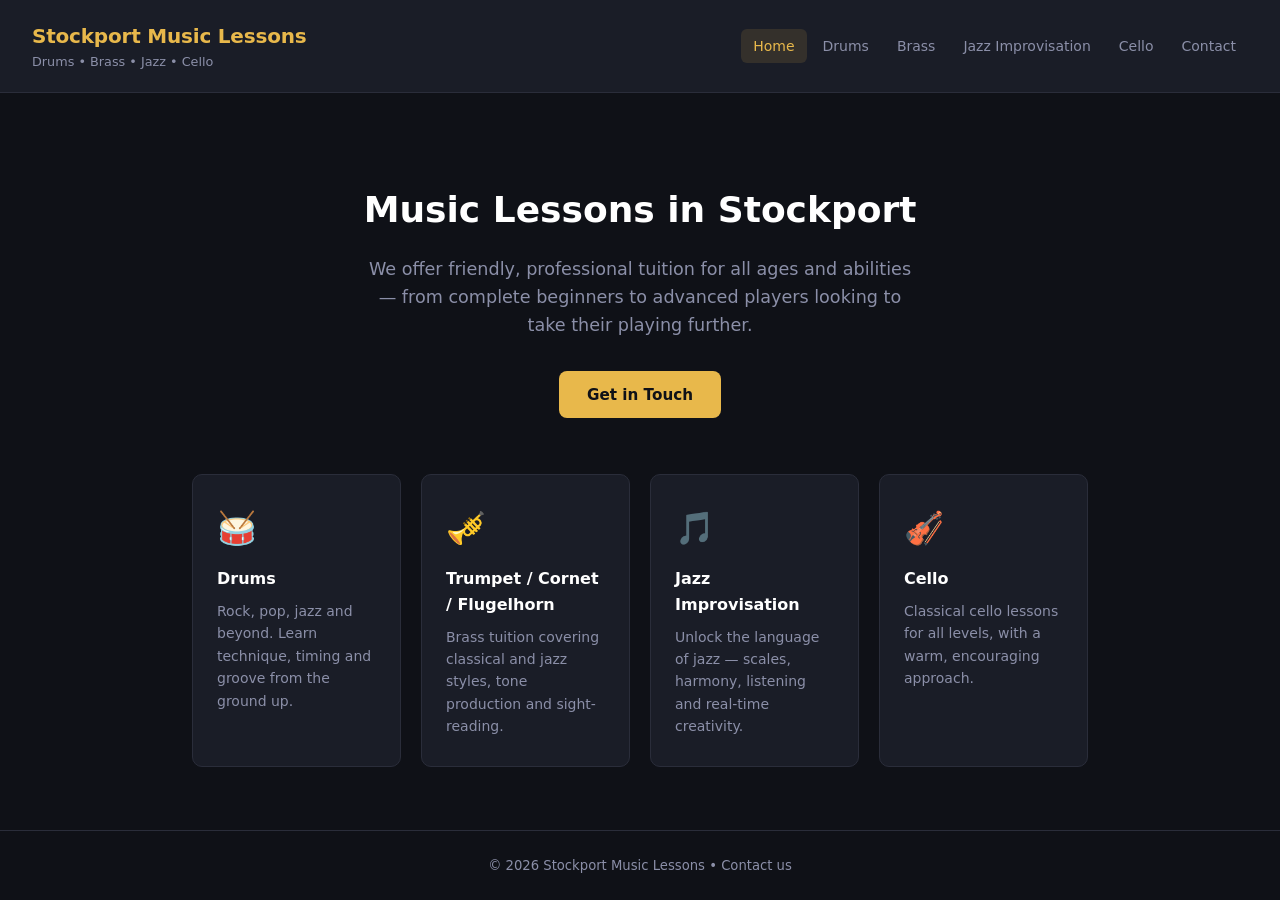
==== index.html @ 507a95b5 "build" ====
<!DOCTYPE html>
<html lang="en">
<head>
  <meta charset="UTF-8">
  <meta name="viewport" content="width=device-width, initial-scale=1.0">
  <title>Stockport Music Lessons</title>
  <link rel="stylesheet" href="style.css">
</head>
<body>
  <header>
    <div class="logo">
      <h1>Stockport Music Lessons</h1>
      <p>Drums &bull; Brass &bull; Jazz &bull; Cello</p>
    </div>
    <nav>
      <a href="index.html" class="active">Home</a>
      <a href="drums.html">Drums</a>
      <a href="brass.html">Brass</a>
      <a href="jazz.html">Jazz Improvisation</a>
      <a href="cello.html">Cello</a>
      <a href="contact.html">Contact</a>
    </nav>
  </header>

  <main>
    <section class="hero">
      <h2>Music Lessons in Stockport</h2>
      <p>We offer friendly, professional tuition for all ages and abilities — from complete beginners to advanced players looking to take their playing further.</p>
      <a href="contact.html" class="btn">Get in Touch</a>
    </section>

    <section class="lessons-grid">
      <a href="drums.html" class="card">
        <div class="card-icon">🥁</div>
        <h3>Drums</h3>
        <p>Rock, pop, jazz and beyond. Learn technique, timing and groove from the ground up.</p>
      </a>
      <a href="brass.html" class="card">
        <div class="card-icon">🎺</div>
        <h3>Trumpet / Cornet / Flugelhorn</h3>
        <p>Brass tuition covering classical and jazz styles, tone production and sight-reading.</p>
      </a>
      <a href="jazz.html" class="card">
        <div class="card-icon">🎵</div>
        <h3>Jazz Improvisation</h3>
        <p>Unlock the language of jazz — scales, harmony, listening and real-time creativity.</p>
      </a>
      <a href="cello.html" class="card">
        <div class="card-icon">🎻</div>
        <h3>Cello</h3>
        <p>Classical cello lessons for all levels, with a warm, encouraging approach.</p>
      </a>
    </section>
  </main>

  <footer>
    <p>&copy; 2026 Stockport Music Lessons &bull; <a href="contact.html">Contact us</a></p>
  </footer>
</body>
</html>
---- style.css ----
/* ── Reset & base ─────────────────────────────────────────── */
*, *::before, *::after { box-sizing: border-box; margin: 0; padding: 0; }

:root {
  --bg:       #0f1117;
  --surface:  #1a1d27;
  --border:   #2a2d3a;
  --accent:   #e8b84b;
  --accent2:  #5b8dee;
  --text:     #e2e4ef;
  --muted:    #8b8fa8;
  --radius:   10px;
}

body {
  font-family: system-ui, -apple-system, sans-serif;
  background: var(--bg);
  color: var(--text);
  min-height: 100vh;
  display: flex;
  flex-direction: column;
  line-height: 1.6;
}

a { color: var(--accent); text-decoration: none; }
a:hover { text-decoration: underline; }

/* ── Header & nav ─────────────────────────────────────────── */
header {
  background: var(--surface);
  border-bottom: 1px solid var(--border);
  padding: 1.25rem 2rem;
  display: flex;
  align-items: center;
  justify-content: space-between;
  flex-wrap: wrap;
  gap: 1rem;
}

.logo h1 {
  font-size: 1.25rem;
  font-weight: 700;
  color: var(--accent);
  letter-spacing: -0.01em;
}

.logo p {
  font-size: 0.8rem;
  color: var(--muted);
}

nav {
  display: flex;
  flex-wrap: wrap;
  gap: 0.25rem;
}

nav a {
  color: var(--muted);
  font-size: 0.875rem;
  padding: 0.35rem 0.75rem;
  border-radius: 6px;
  transition: background 0.15s, color 0.15s;
}

nav a:hover {
  color: var(--text);
  background: var(--border);
  text-decoration: none;
}

nav a.active {
  color: var(--accent);
  background: rgba(232, 184, 75, 0.12);
}

/* ── Main ─────────────────────────────────────────────────── */
main {
  flex: 1;
  max-width: 960px;
  width: 100%;
  margin: 0 auto;
  padding: 2.5rem 2rem;
}

/* ── Home hero ────────────────────────────────────────────── */
.hero {
  text-align: center;
  padding: 3rem 1rem 2.5rem;
}

.hero h2 {
  font-size: 2.25rem;
  font-weight: 700;
  margin-bottom: 1rem;
  color: #fff;
}

.hero p {
  font-size: 1.1rem;
  color: var(--muted);
  max-width: 560px;
  margin: 0 auto 2rem;
}

/* ── Cards grid ───────────────────────────────────────────── */
.lessons-grid {
  display: grid;
  grid-template-columns: repeat(auto-fit, minmax(200px, 1fr));
  gap: 1.25rem;
  margin-top: 1rem;
}

.card {
  background: var(--surface);
  border: 1px solid var(--border);
  border-radius: var(--radius);
  padding: 1.75rem 1.5rem;
  display: flex;
  flex-direction: column;
  gap: 0.5rem;
  transition: border-color 0.2s, transform 0.2s;
  color: var(--text);
}

.card:hover {
  border-color: var(--accent);
  transform: translateY(-2px);
  text-decoration: none;
}

.card-icon {
  font-size: 2rem;
  margin-bottom: 0.25rem;
}

.card h3 {
  font-size: 1rem;
  font-weight: 600;
  color: #fff;
}

.card p {
  font-size: 0.875rem;
  color: var(--muted);
}

/* ── Inner page hero ──────────────────────────────────────── */
.page-hero {
  text-align: center;
  padding: 2.5rem 1rem 2rem;
  border-bottom: 1px solid var(--border);
  margin-bottom: 2.5rem;
}

.page-icon {
  font-size: 3rem;
  margin-bottom: 0.75rem;
}

.page-hero h2 {
  font-size: 2rem;
  font-weight: 700;
  color: #fff;
  margin-bottom: 0.75rem;
}

.page-hero p {
  color: var(--muted);
  font-size: 1.05rem;
}

/* ── Content blocks ───────────────────────────────────────── */
.content {
  max-width: 680px;
  margin: 0 auto;
  display: flex;
  flex-direction: column;
  gap: 2rem;
}

.content-block h3 {
  font-size: 1.1rem;
  font-weight: 600;
  color: var(--accent);
  margin-bottom: 0.75rem;
}

.content-block p {
  color: var(--muted);
  line-height: 1.75;
}

.content-block ul {
  list-style: none;
  display: flex;
  flex-direction: column;
  gap: 0.5rem;
}

.content-block ul li {
  color: var(--muted);
  padding-left: 1.25rem;
  position: relative;
}

.content-block ul li::before {
  content: '–';
  position: absolute;
  left: 0;
  color: var(--accent);
}

/* ── Button ───────────────────────────────────────────────── */
.btn {
  display: inline-block;
  background: var(--accent);
  color: #0f1117;
  font-weight: 600;
  font-size: 0.95rem;
  padding: 0.7rem 1.75rem;
  border-radius: 8px;
  border: none;
  cursor: pointer;
  transition: opacity 0.15s;
  align-self: flex-start;
}

.btn:hover {
  opacity: 0.88;
  text-decoration: none;
}

/* ── Contact form ─────────────────────────────────────────── */
.contact-form {
  display: flex;
  flex-direction: column;
  gap: 1.25rem;
}

.form-group {
  display: flex;
  flex-direction: column;
  gap: 0.4rem;
}

.form-group label {
  font-size: 0.875rem;
  font-weight: 500;
  color: var(--text);
}

.form-group input,
.form-group select,
.form-group textarea {
  background: var(--surface);
  border: 1px solid var(--border);
  border-radius: 6px;
  padding: 0.65rem 0.85rem;
  color: var(--text);
  font-size: 0.95rem;
  font-family: inherit;
  transition: border-color 0.15s;
}

.form-group input:focus,
.form-group select:focus,
.form-group textarea:focus {
  outline: none;
  border-color: var(--accent);
}

.form-group select option { background: var(--surface); }

.contact-info {
  background: var(--surface);
  border: 1px solid var(--border);
  border-radius: var(--radius);
  padding: 1.5rem;
}

.contact-info strong { color: var(--text); }

/* ── Footer ───────────────────────────────────────────────── */
footer {
  text-align: center;
  padding: 1.5rem 2rem;
  border-top: 1px solid var(--border);
  font-size: 0.825rem;
  color: var(--muted);
}

footer a { color: var(--muted); }
footer a:hover { color: var(--accent); }

/* ── Responsive ───────────────────────────────────────────── */
@media (max-width: 600px) {
  header { flex-direction: column; align-items: flex-start; }
  .hero h2 { font-size: 1.75rem; }
  main { padding: 1.5rem 1.25rem; }
}
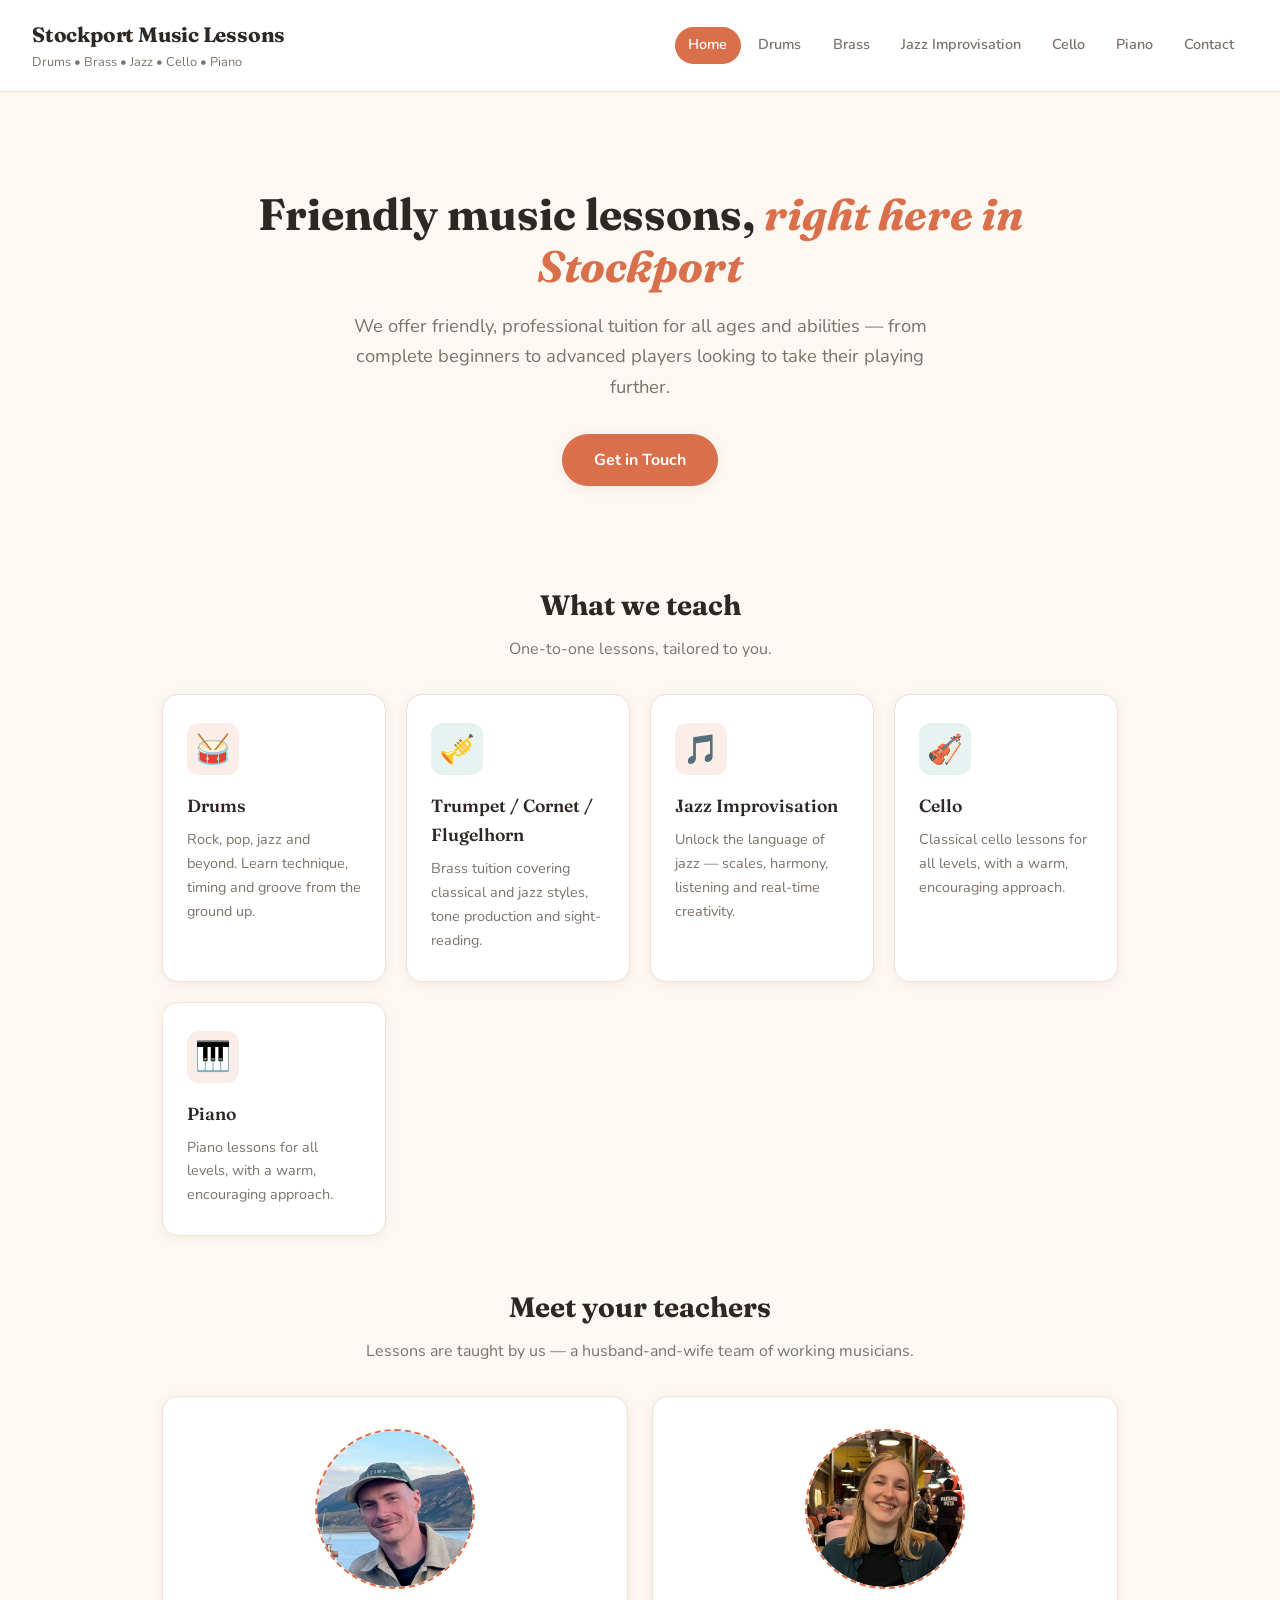
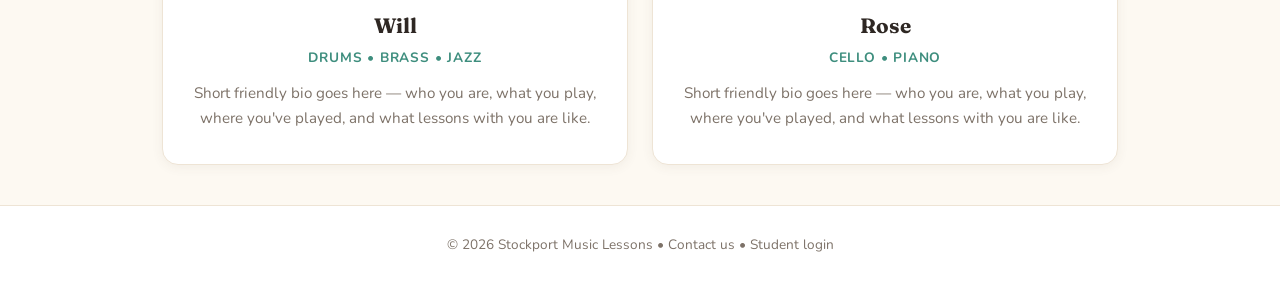
==== commit 900fe925: "massive changes" ====
--- a/index.html
+++ b/index.html
@@ -4,13 +4,16 @@
   <meta charset="UTF-8">
   <meta name="viewport" content="width=device-width, initial-scale=1.0">
   <title>Stockport Music Lessons</title>
+  <link rel="preconnect" href="https://fonts.googleapis.com">
+  <link rel="preconnect" href="https://fonts.gstatic.com" crossorigin>
+  <link href="https://fonts.googleapis.com/css2?family=Fraunces:ital,wght@0,600;0,700;1,600&family=Nunito:wght@400;600;700;800&display=swap" rel="stylesheet">
   <link rel="stylesheet" href="style.css">
 </head>
 <body>
   <header>
     <div class="logo">
-      <h1>Stockport Music Lessons</h1>
-      <p>Drums &bull; Brass &bull; Jazz &bull; Cello</p>
+      <h1><a href="index.html">Stockport Music Lessons</a></h1>
+      <p>Drums &bull; Brass &bull; Jazz &bull; Cello &bull; Piano</p>
     </div>
     <nav>
       <a href="index.html" class="active">Home</a>
@@ -18,16 +21,21 @@
       <a href="brass.html">Brass</a>
       <a href="jazz.html">Jazz Improvisation</a>
       <a href="cello.html">Cello</a>
+      <a href="piano.html">Piano</a>
       <a href="contact.html">Contact</a>
     </nav>
   </header>
 
   <main>
+    <!-- HERO: one warm headline + 1-2 sentences. See CONTENT-GUIDE.md -->
     <section class="hero">
-      <h2>Music Lessons in Stockport</h2>
+      <h2>Friendly music lessons, <em>right here in Stockport</em></h2>
       <p>We offer friendly, professional tuition for all ages and abilities — from complete beginners to advanced players looking to take their playing further.</p>
       <a href="contact.html" class="btn">Get in Touch</a>
     </section>
+
+    <h2 class="section-title">What we teach</h2>
+    <p class="section-intro">One-to-one lessons, tailored to you.</p>
 
     <section class="lessons-grid">
       <a href="drums.html" class="card">
@@ -50,11 +58,44 @@
         <h3>Cello</h3>
         <p>Classical cello lessons for all levels, with a warm, encouraging approach.</p>
       </a>
+      <a href="piano.html" class="card">
+        <div class="card-icon">🎹</div>
+        <h3>Piano</h3>
+        <p>Piano lessons for all levels, with a warm, encouraging approach.</p>
+      </a>
+    </section>
+
+    <!-- TEACHERS: replace each .photo-placeholder div's contents with
+         <img src="photos/your-photo.jpg" alt="Your Name"> when you have photos -->
+    <h2 class="section-title">Meet your teachers</h2>
+    <p class="section-intro">Lessons are taught by us — a husband-and-wife team of working musicians.</p>
+
+    <section class="teachers-grid">
+      <div class="teacher-card">
+        <div class="photo-placeholder">
+          <img src="photos/will.jpeg" alt="Will" onerror="this.remove()">
+          <span class="cam">📷</span>
+          <span>Photo of Will</span>
+        </div>
+        <h3>Will</h3>
+        <p class="role">Drums &bull; Brass &bull; Jazz</p>
+        <p class="bio">Short friendly bio goes here — who you are, what you play, where you've played, and what lessons with you are like.</p>
+      </div>
+      <div class="teacher-card">
+        <div class="photo-placeholder">
+          <img src="photos/rose.jpeg" alt="Rose" onerror="this.remove()">
+          <span class="cam">📷</span>
+          <span>Photo of Rose</span>
+        </div>
+        <h3>Rose</h3>
+        <p class="role">Cello &bull; Piano</p>
+        <p class="bio">Short friendly bio goes here — who you are, what you play, where you've played, and what lessons with you are like.</p>
+      </div>
     </section>
   </main>
 
   <footer>
-    <p>&copy; 2026 Stockport Music Lessons &bull; <a href="contact.html">Contact us</a></p>
+    <p>&copy; 2026 Stockport Music Lessons &bull; <a href="contact.html">Contact us</a> &bull; <a href="students/index.html">Student login</a></p>
   </footer>
 </body>
 </html>
--- a/style.css
+++ b/style.css
@@ -2,24 +2,34 @@
 *, *::before, *::after { box-sizing: border-box; margin: 0; padding: 0; }
 
 :root {
-  --bg:       #0f1117;
-  --surface:  #1a1d27;
-  --border:   #2a2d3a;
-  --accent:   #e8b84b;
-  --accent2:  #5b8dee;
-  --text:     #e2e4ef;
-  --muted:    #8b8fa8;
-  --radius:   10px;
+  --bg:        #fdf9f2;
+  --surface:   #ffffff;
+  --border:    #eee4d5;
+  --accent:    #d96f4b;   /* warm terracotta */
+  --accent-soft: #fbeee8;
+  --teal:      #3e8e7e;
+  --teal-soft: #e7f3f0;
+  --text:      #3b3430;
+  --muted:     #7d7268;
+  --heading:   #2e2723;
+  --radius:    16px;
+  --shadow:    0 2px 12px rgba(90, 70, 50, 0.07);
+  --shadow-lg: 0 6px 24px rgba(90, 70, 50, 0.12);
 }
 
 body {
-  font-family: system-ui, -apple-system, sans-serif;
+  font-family: 'Nunito', system-ui, -apple-system, sans-serif;
   background: var(--bg);
   color: var(--text);
   min-height: 100vh;
   display: flex;
   flex-direction: column;
-  line-height: 1.6;
+  line-height: 1.65;
+}
+
+h1, h2, h3 {
+  font-family: 'Fraunces', Georgia, serif;
+  color: var(--heading);
 }
 
 a { color: var(--accent); text-decoration: none; }
@@ -29,20 +39,26 @@
 header {
   background: var(--surface);
   border-bottom: 1px solid var(--border);
-  padding: 1.25rem 2rem;
+  padding: 1.1rem 2rem;
   display: flex;
   align-items: center;
   justify-content: space-between;
   flex-wrap: wrap;
   gap: 1rem;
+  position: sticky;
+  top: 0;
+  z-index: 10;
 }
 
 .logo h1 {
-  font-size: 1.25rem;
-  font-weight: 700;
-  color: var(--accent);
+  font-size: 1.3rem;
+  font-weight: 700;
+  color: var(--heading);
   letter-spacing: -0.01em;
 }
+
+.logo h1 a { color: inherit; }
+.logo h1 a:hover { text-decoration: none; color: var(--accent); }
 
 .logo p {
   font-size: 0.8rem;
@@ -57,27 +73,28 @@
 
 nav a {
   color: var(--muted);
-  font-size: 0.875rem;
-  padding: 0.35rem 0.75rem;
-  border-radius: 6px;
+  font-size: 0.9rem;
+  font-weight: 600;
+  padding: 0.4rem 0.85rem;
+  border-radius: 999px;
   transition: background 0.15s, color 0.15s;
 }
 
 nav a:hover {
-  color: var(--text);
-  background: var(--border);
+  color: var(--heading);
+  background: var(--accent-soft);
   text-decoration: none;
 }
 
 nav a.active {
-  color: var(--accent);
-  background: rgba(232, 184, 75, 0.12);
+  color: #fff;
+  background: var(--accent);
 }
 
 /* ── Main ─────────────────────────────────────────────────── */
 main {
   flex: 1;
-  max-width: 960px;
+  max-width: 1020px;
   width: 100%;
   margin: 0 auto;
   padding: 2.5rem 2rem;
@@ -86,18 +103,38 @@
 /* ── Home hero ────────────────────────────────────────────── */
 .hero {
   text-align: center;
-  padding: 3rem 1rem 2.5rem;
+  padding: 3.5rem 1rem 3rem;
 }
 
 .hero h2 {
-  font-size: 2.25rem;
-  font-weight: 700;
-  margin-bottom: 1rem;
-  color: #fff;
+  font-size: 2.75rem;
+  font-weight: 700;
+  line-height: 1.2;
+  margin-bottom: 1.1rem;
+}
+
+.hero h2 em {
+  font-style: italic;
+  color: var(--accent);
 }
 
 .hero p {
-  font-size: 1.1rem;
+  font-size: 1.15rem;
+  color: var(--muted);
+  max-width: 580px;
+  margin: 0 auto 2rem;
+}
+
+/* ── Section headings ─────────────────────────────────────── */
+.section-title {
+  text-align: center;
+  font-size: 1.75rem;
+  font-weight: 700;
+  margin: 3rem 0 0.5rem;
+}
+
+.section-intro {
+  text-align: center;
   color: var(--muted);
   max-width: 560px;
   margin: 0 auto 2rem;
@@ -106,68 +143,168 @@
 /* ── Cards grid ───────────────────────────────────────────── */
 .lessons-grid {
   display: grid;
-  grid-template-columns: repeat(auto-fit, minmax(200px, 1fr));
+  grid-template-columns: repeat(auto-fit, minmax(210px, 1fr));
   gap: 1.25rem;
-  margin-top: 1rem;
+  margin-top: 1.5rem;
 }
 
 .card {
   background: var(--surface);
   border: 1px solid var(--border);
   border-radius: var(--radius);
+  box-shadow: var(--shadow);
   padding: 1.75rem 1.5rem;
   display: flex;
   flex-direction: column;
   gap: 0.5rem;
-  transition: border-color 0.2s, transform 0.2s;
+  transition: box-shadow 0.2s, transform 0.2s;
   color: var(--text);
 }
 
 .card:hover {
-  border-color: var(--accent);
-  transform: translateY(-2px);
+  box-shadow: var(--shadow-lg);
+  transform: translateY(-3px);
   text-decoration: none;
 }
 
 .card-icon {
-  font-size: 2rem;
-  margin-bottom: 0.25rem;
-}
+  font-size: 1.8rem;
+  width: 3.25rem;
+  height: 3.25rem;
+  display: grid;
+  place-items: center;
+  background: var(--accent-soft);
+  border-radius: 12px;
+  margin-bottom: 0.5rem;
+}
+
+.card:nth-child(even) .card-icon { background: var(--teal-soft); }
 
 .card h3 {
-  font-size: 1rem;
+  font-size: 1.1rem;
   font-weight: 600;
-  color: #fff;
 }
 
 .card p {
-  font-size: 0.875rem;
-  color: var(--muted);
-}
+  font-size: 0.9rem;
+  color: var(--muted);
+}
+
+/* ── Teachers section ─────────────────────────────────────── */
+.teachers-grid {
+  display: grid;
+  grid-template-columns: repeat(auto-fit, minmax(280px, 1fr));
+  gap: 1.5rem;
+  margin-top: 1.5rem;
+}
+
+.teacher-card {
+  background: var(--surface);
+  border: 1px solid var(--border);
+  border-radius: var(--radius);
+  box-shadow: var(--shadow);
+  padding: 2rem 1.75rem;
+  text-align: center;
+}
+
+.photo-placeholder {
+  position: relative;
+  width: 160px;
+  height: 160px;
+  margin: 0 auto 1.25rem;
+  border-radius: 50%;
+  background: var(--accent-soft);
+  border: 2px dashed var(--accent);
+  display: flex;
+  flex-direction: column;
+  align-items: center;
+  justify-content: center;
+  gap: 0.25rem;
+  color: var(--muted);
+  font-size: 0.75rem;
+  overflow: hidden;
+}
+
+.photo-placeholder .cam { font-size: 2rem; }
+
+.photo-placeholder img {
+  position: absolute;
+  inset: 0;
+  width: 100%;
+  height: 100%;
+  object-fit: cover;
+  border-radius: 50%;
+}
+
+.teacher-card h3 {
+  font-size: 1.3rem;
+  margin-bottom: 0.2rem;
+}
+
+.teacher-card .role {
+  color: var(--teal);
+  font-weight: 700;
+  font-size: 0.85rem;
+  text-transform: uppercase;
+  letter-spacing: 0.06em;
+  margin-bottom: 0.75rem;
+}
+
+.teacher-card .bio {
+  font-size: 0.95rem;
+  color: var(--muted);
+}
+
+/* Small teacher strip on instrument pages */
+.teacher-strip {
+  display: flex;
+  align-items: center;
+  gap: 1.25rem;
+  background: var(--teal-soft);
+  border-radius: var(--radius);
+  padding: 1.25rem 1.5rem;
+}
+
+.teacher-strip .photo-placeholder {
+  width: 84px;
+  height: 84px;
+  margin: 0;
+  flex-shrink: 0;
+  font-size: 0.6rem;
+}
+
+.teacher-strip .photo-placeholder .cam { font-size: 1.3rem; }
+
+.teacher-strip h3 { font-size: 1.05rem; margin-bottom: 0.2rem; }
+.teacher-strip p { font-size: 0.9rem; color: var(--muted); }
 
 /* ── Inner page hero ──────────────────────────────────────── */
 .page-hero {
   text-align: center;
-  padding: 2.5rem 1rem 2rem;
-  border-bottom: 1px solid var(--border);
+  padding: 2.75rem 1rem 2.25rem;
   margin-bottom: 2.5rem;
 }
 
 .page-icon {
-  font-size: 3rem;
+  font-size: 1.9rem;
+  width: 4rem;
+  height: 4rem;
+  display: grid;
+  place-items: center;
+  background: var(--accent-soft);
+  border-radius: 18px;
+  margin: 0 auto 1rem;
+}
+
+.page-hero h2 {
+  font-size: 2.25rem;
+  font-weight: 700;
   margin-bottom: 0.75rem;
 }
 
-.page-hero h2 {
-  font-size: 2rem;
-  font-weight: 700;
-  color: #fff;
-  margin-bottom: 0.75rem;
-}
-
 .page-hero p {
   color: var(--muted);
-  font-size: 1.05rem;
+  font-size: 1.1rem;
 }
 
 /* ── Content blocks ───────────────────────────────────────── */
@@ -180,9 +317,8 @@
 }
 
 .content-block h3 {
-  font-size: 1.1rem;
+  font-size: 1.25rem;
   font-weight: 600;
-  color: var(--accent);
   margin-bottom: 0.75rem;
 }
 
@@ -200,12 +336,12 @@
 
 .content-block ul li {
   color: var(--muted);
-  padding-left: 1.25rem;
+  padding-left: 1.6rem;
   position: relative;
 }
 
 .content-block ul li::before {
-  content: '–';
+  content: '♪';
   position: absolute;
   left: 0;
   color: var(--accent);
@@ -215,19 +351,22 @@
 .btn {
   display: inline-block;
   background: var(--accent);
-  color: #0f1117;
-  font-weight: 600;
-  font-size: 0.95rem;
-  padding: 0.7rem 1.75rem;
-  border-radius: 8px;
+  color: #fff;
+  font-family: inherit;
+  font-weight: 700;
+  font-size: 1rem;
+  padding: 0.8rem 2rem;
+  border-radius: 999px;
   border: none;
   cursor: pointer;
-  transition: opacity 0.15s;
+  box-shadow: var(--shadow);
+  transition: transform 0.15s, box-shadow 0.15s;
   align-self: flex-start;
 }
 
 .btn:hover {
-  opacity: 0.88;
+  transform: translateY(-2px);
+  box-shadow: var(--shadow-lg);
   text-decoration: none;
 }
 
@@ -236,6 +375,11 @@
   display: flex;
   flex-direction: column;
   gap: 1.25rem;
+  background: var(--surface);
+  border: 1px solid var(--border);
+  border-radius: var(--radius);
+  box-shadow: var(--shadow);
+  padding: 2rem;
 }
 
 .form-group {
@@ -245,18 +389,18 @@
 }
 
 .form-group label {
-  font-size: 0.875rem;
-  font-weight: 500;
-  color: var(--text);
+  font-size: 0.9rem;
+  font-weight: 700;
+  color: var(--heading);
 }
 
 .form-group input,
 .form-group select,
 .form-group textarea {
-  background: var(--surface);
+  background: var(--bg);
   border: 1px solid var(--border);
-  border-radius: 6px;
-  padding: 0.65rem 0.85rem;
+  border-radius: 10px;
+  padding: 0.7rem 0.9rem;
   color: var(--text);
   font-size: 0.95rem;
   font-family: inherit;
@@ -270,23 +414,130 @@
   border-color: var(--accent);
 }
 
-.form-group select option { background: var(--surface); }
-
 .contact-info {
+  background: var(--teal-soft);
+  border-radius: var(--radius);
+  padding: 1.5rem;
+}
+
+.contact-info strong { color: var(--heading); }
+
+/* ── Student portal ───────────────────────────────────────── */
+.video-grid {
+  display: grid;
+  grid-template-columns: repeat(auto-fit, minmax(280px, 1fr));
+  gap: 1.5rem;
+}
+
+.video-card {
   background: var(--surface);
   border: 1px solid var(--border);
   border-radius: var(--radius);
-  padding: 1.5rem;
-}
-
-.contact-info strong { color: var(--text); }
+  box-shadow: var(--shadow);
+  overflow: hidden;
+}
+
+.video-embed {
+  position: relative;
+  width: 100%;
+  padding-top: 56.25%; /* 16:9 */
+  background: var(--accent-soft);
+  border-bottom: 2px dashed var(--accent);
+}
+
+.video-embed iframe {
+  position: absolute;
+  inset: 0;
+  width: 100%;
+  height: 100%;
+  border: 0;
+}
+
+.video-embed .embed-placeholder {
+  position: absolute;
+  inset: 0;
+  display: flex;
+  flex-direction: column;
+  align-items: center;
+  justify-content: center;
+  gap: 0.35rem;
+  color: var(--muted);
+  font-size: 0.85rem;
+  text-align: center;
+  padding: 1rem;
+}
+
+.video-embed .embed-placeholder .play {
+  font-size: 2.25rem;
+}
+
+.video-card-body {
+  padding: 1.25rem 1.5rem;
+}
+
+.video-card-body h3 {
+  font-size: 1.05rem;
+  margin-bottom: 0.35rem;
+}
+
+.video-card-body p {
+  color: var(--muted);
+  font-size: 0.9rem;
+}
+
+.resource-list {
+  list-style: none;
+  display: flex;
+  flex-direction: column;
+  gap: 0.75rem;
+}
+
+.resource-list li {
+  display: flex;
+  align-items: center;
+  gap: 0.9rem;
+  background: var(--surface);
+  border: 1px solid var(--border);
+  border-radius: 12px;
+  padding: 0.9rem 1.1rem;
+  padding-left: 1.1rem;
+}
+
+.content-block .resource-list li::before {
+  content: none;
+}
+
+.resource-list .file-icon {
+  font-size: 1.4rem;
+  flex-shrink: 0;
+}
+
+.resource-list .file-name {
+  font-weight: 700;
+  color: var(--heading);
+}
+
+.resource-list .file-desc {
+  color: var(--muted);
+  font-size: 0.85rem;
+}
+
+.portal-welcome {
+  background: var(--teal-soft);
+  border-radius: var(--radius);
+  padding: 1.5rem 1.75rem;
+  margin-bottom: 2.5rem;
+}
+
+.portal-welcome p { color: var(--text); }
 
 /* ── Footer ───────────────────────────────────────────────── */
 footer {
   text-align: center;
-  padding: 1.5rem 2rem;
+  padding: 1.75rem 2rem;
+  background: var(--surface);
   border-top: 1px solid var(--border);
-  font-size: 0.825rem;
+  font-size: 0.85rem;
   color: var(--muted);
 }
 
@@ -296,6 +547,7 @@
 /* ── Responsive ───────────────────────────────────────────── */
 @media (max-width: 600px) {
   header { flex-direction: column; align-items: flex-start; }
-  .hero h2 { font-size: 1.75rem; }
+  .hero h2 { font-size: 2rem; }
   main { padding: 1.5rem 1.25rem; }
-}
+  .teacher-strip { flex-direction: column; text-align: center; }
+}
